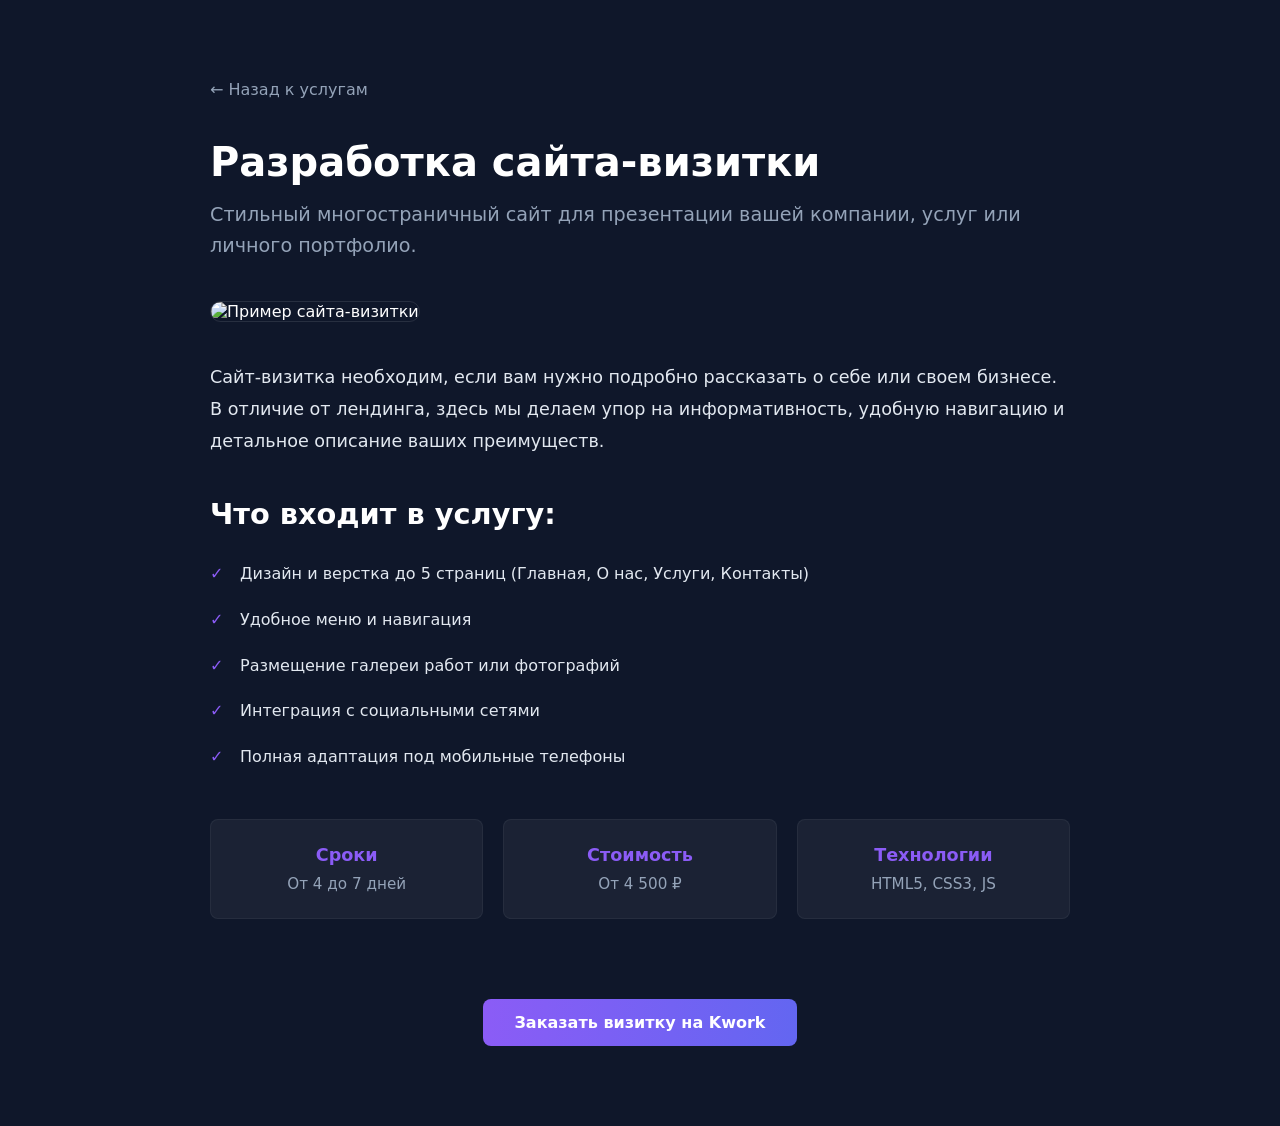
==== services/business-card.html @ a3f8f4bd "Обновлён дизайн страниц услуг, исправлены баги" ====
<!DOCTYPE html>
<html lang="ru">
<head>
    <meta charset="UTF-8">
    <meta name="viewport" content="width=device-width, initial-scale=1.0">
    <title>Сайт-визитка | Моё портфолио</title>
    <link rel="icon" href="data:image/svg+xml,<svg xmlns=%22http://www.w3.org/2000/svg%22 viewBox=%220 0 100 100%22><text y=%22.9em%22 font-size=%2290%22>💻</text></svg>">
    <link rel="stylesheet" href="../css/styil.css">
</head>
<body>
    <div class="service-page">
        <a href="../index.html" class="back-btn">← Назад к услугам</a>
        
        <h1 class="service-title">Разработка сайта-визитки</h1>
        <p class="service-subtitle">Стильный многостраничный сайт для презентации вашей компании, услуг или личного портфолио.</p>
        
        <img class="service-img" src="../img/2.jpg" alt="Пример сайта-визитки">
        
        <p class="service-description">Сайт-визитка необходим, если вам нужно подробно рассказать о себе или своем бизнесе. В отличие от лендинга, здесь мы делаем упор на информативность, удобную навигацию и детальное описание ваших преимуществ.</p>
        
        <h2 class="service-heading">Что входит в услугу:</h2>
        <ul class="service-list">
            <li>Дизайн и верстка до 5 страниц (Главная, О нас, Услуги, Контакты)</li>
            <li>Удобное меню и навигация</li>
            <li>Размещение галереи работ или фотографий</li>
            <li>Интеграция с социальными сетями</li>
            <li>Полная адаптация под мобильные телефоны</li>
        </ul>

        <div class="features-grid">
            <div class="feature-card">
                <h3>Сроки</h3>
                <p>От 4 до 7 дней</p>
            </div>
            <div class="feature-card">
                <h3>Стоимость</h3>
                <p>От 4 500 ₽</p>
            </div>
            <div class="feature-card">
                <h3>Технологии</h3>
                <p>HTML5, CSS3, JS</p>
            </div>
        </div>

        <div class="cta-block">
            <a href="https://kwork.ru/user/Prohoru" target="_blank" class="cta-button">Заказать визитку на Kwork</a>
        </div>
    </div>
</body>
</html>
---- css/styil.css ----
* {
    margin: 0;
    padding: 0;
    box-sizing: border-box;
}

html {
    scroll-behavior: smooth;
}

body {
    background-color: #0f172a; 
    color: #ffffff;
    font-family: system-ui, -apple-system, sans-serif;
    min-height: 100vh; 
}

.tech-section {
    display: flex;
    align-items: center;
    justify-content: space-between;
    gap: 60px;
    max-width: 1200px;
    margin: 0 auto;
    padding: 60px 20px; 
    min-height: 80vh;
}

.tech-info {
    flex: 1;
    max-width: 500px;
    text-align: left;
}

.section-title {
    font-size: 3rem;
    color: #ffffff;
    margin-bottom: 20px;
    font-weight: 700;
}

.section-subtitle {
    font-size: 1.1rem;
    color: #94a3b8;
    line-height: 1.6;
}

.tech-grid {
    flex: 1;
    display: grid;
    grid-template-columns: repeat(auto-fit, minmax(120px, 1fr));
    gap: 20px;
}

.tech-card {
    background: rgba(255, 255, 255, 0.05);
    border: 1px solid rgba(255, 255, 255, 0.1);
    border-radius: 12px;
    padding: 30px 20px;
    text-align: center;
    cursor: pointer;
    transition: transform 0.3s ease, background-color 0.3s ease, box-shadow 0.3s ease;
    text-decoration: none;
    display: flex;
    flex-direction: column;
    align-items: center;
}

.tech-card:hover {
    transform: translateY(-5px);
    background: rgba(255, 255, 255, 0.08);
}

.tech-card.active {
    border-color: #8b5cf6;
    box-shadow: 0 0 20px rgba(139, 92, 246, 0.4);
    background: rgba(139, 92, 246, 0.15);
}

.tech-icon {
    width: 48px;
    height: 48px;
    margin-bottom: 15px;
    object-fit: contain;
}

.tech-name {
    display: block;
    color: #e2e8f0;
    font-size: 1rem;
    font-weight: 500;
}

.tech-desc {
    display: block;
    color: #94a3b8;
    font-size: 0.85rem;
    margin-top: 8px;
    line-height: 1.4;
}

.cta-button {
    display: inline-block;
    margin-top: 30px;
    padding: 14px 32px;
    background: linear-gradient(90deg, #8b5cf6, #6366f1);
    color: #ffffff;
    text-decoration: none;
    border-radius: 8px;
    font-weight: 600;
    font-size: 1rem;
    transition: transform 0.3s ease, box-shadow 0.3s ease;
}

.cta-button:hover {
    transform: translateY(-3px);
    box-shadow: 0 10px 20px rgba(139, 92, 246, 0.4);
}

.reveal {
    opacity: 0;
    transform: translateY(40px);
    transition: all 0.8s ease;
}

.reveal.active {
    opacity: 1;
    transform: translateY(0);
}

.service-page {
    max-width: 900px;
    margin: 0 auto;
    padding: 80px 20px;
}

.back-btn {
    display: inline-block;
    margin-bottom: 40px;
    color: #94a3b8;
    text-decoration: none;
    font-size: 1rem;
    transition: color 0.3s ease;
}

.back-btn:hover {
    color: #8b5cf6;
}

.service-title {
    font-size: 2.5rem;
    margin-bottom: 15px;
}

.service-subtitle {
    font-size: 1.2rem;
    color: #94a3b8;
    margin-bottom: 40px;
    line-height: 1.6;
}

.service-heading {
    font-size: 1.8rem;
    margin-top: 40px;
    margin-bottom: 20px;
    font-weight: 700;
}

.service-description {
    color: #e2e8f0;
    line-height: 1.8;
    margin-bottom: 20px;
    font-size: 1.1rem;
}

.service-list {
    list-style: none;
    padding: 0;
    margin-bottom: 40px;
}

.service-list li {
    padding: 10px 0 10px 30px;
    position: relative;
    color: #e2e8f0;
    line-height: 1.6;
}

.service-list li::before {
    content: "✓";
    position: absolute;
    left: 0;
    color: #8b5cf6;
    font-weight: bold;
}

.features-grid {
    display: grid;
    grid-template-columns: repeat(auto-fit, minmax(200px, 1fr));
    gap: 20px;
    margin-bottom: 40px;
}

.feature-card {
    background: rgba(255, 255, 255, 0.05);
    padding: 25px;
    border-radius: 8px;
    text-align: center;
    border: 1px solid rgba(255, 255, 255, 0.05);
}

.feature-card h3 {
    color: #8b5cf6;
    margin-bottom: 10px;
    font-size: 1.1rem;
}

.feature-card p {
    color: #94a3b8;
    font-size: 0.95rem;
}

.service-img {
    width: 100%;
    border-radius: 12px;
    margin-bottom: 40px;
    border: 1px solid rgba(255, 255, 255, 0.1);
}

.cta-block {
    text-align: center;
    margin-top: 50px;
}

@media (max-width: 768px) {
    .tech-section {
        flex-direction: column;
        text-align: center;
        gap: 40px;
        padding: 40px 20px;
    }

    .tech-info {
        max-width: 100%;
        text-align: center;
    }

    .section-title {
        font-size: 2.2rem;
    }

    .service-title {
        font-size: 2rem;
    }
    
    .service-heading {
        font-size: 1.5rem;
    }
    
    .service-page {
        padding: 40px 15px;
    }
}

.demo-section {
    text-align: center;
    padding: 100px 20px;
    color: #94a3b8;
}

.demo-section h2 {
    font-size: 2rem;
    margin-bottom: 10px;
    color: #ffffff;
}
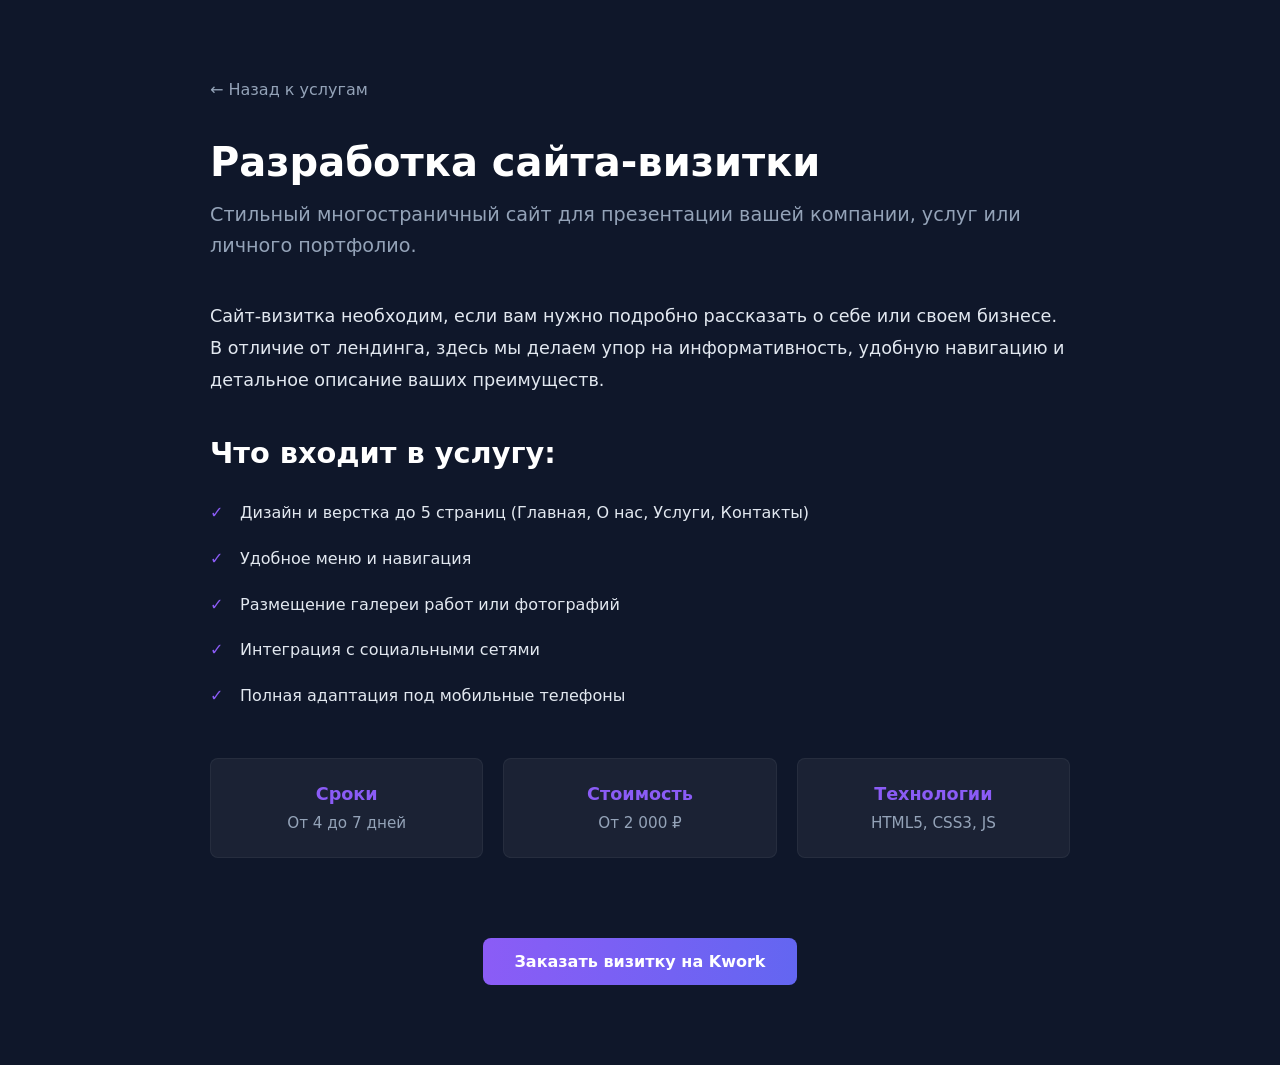
==== commit 8c0ec9c7: "Изменил цены, заменил и удалил фотки" ====
--- a/services/business-card.html
+++ b/services/business-card.html
@@ -13,9 +13,7 @@
         
         <h1 class="service-title">Разработка сайта-визитки</h1>
         <p class="service-subtitle">Стильный многостраничный сайт для презентации вашей компании, услуг или личного портфолио.</p>
-        
-        <img class="service-img" src="../img/2.jpg" alt="Пример сайта-визитки">
-        
+
         <p class="service-description">Сайт-визитка необходим, если вам нужно подробно рассказать о себе или своем бизнесе. В отличие от лендинга, здесь мы делаем упор на информативность, удобную навигацию и детальное описание ваших преимуществ.</p>
         
         <h2 class="service-heading">Что входит в услугу:</h2>
@@ -34,7 +32,7 @@
             </div>
             <div class="feature-card">
                 <h3>Стоимость</h3>
-                <p>От 4 500 ₽</p>
+                <p>От 2 000 ₽</p>
             </div>
             <div class="feature-card">
                 <h3>Технологии</h3>
